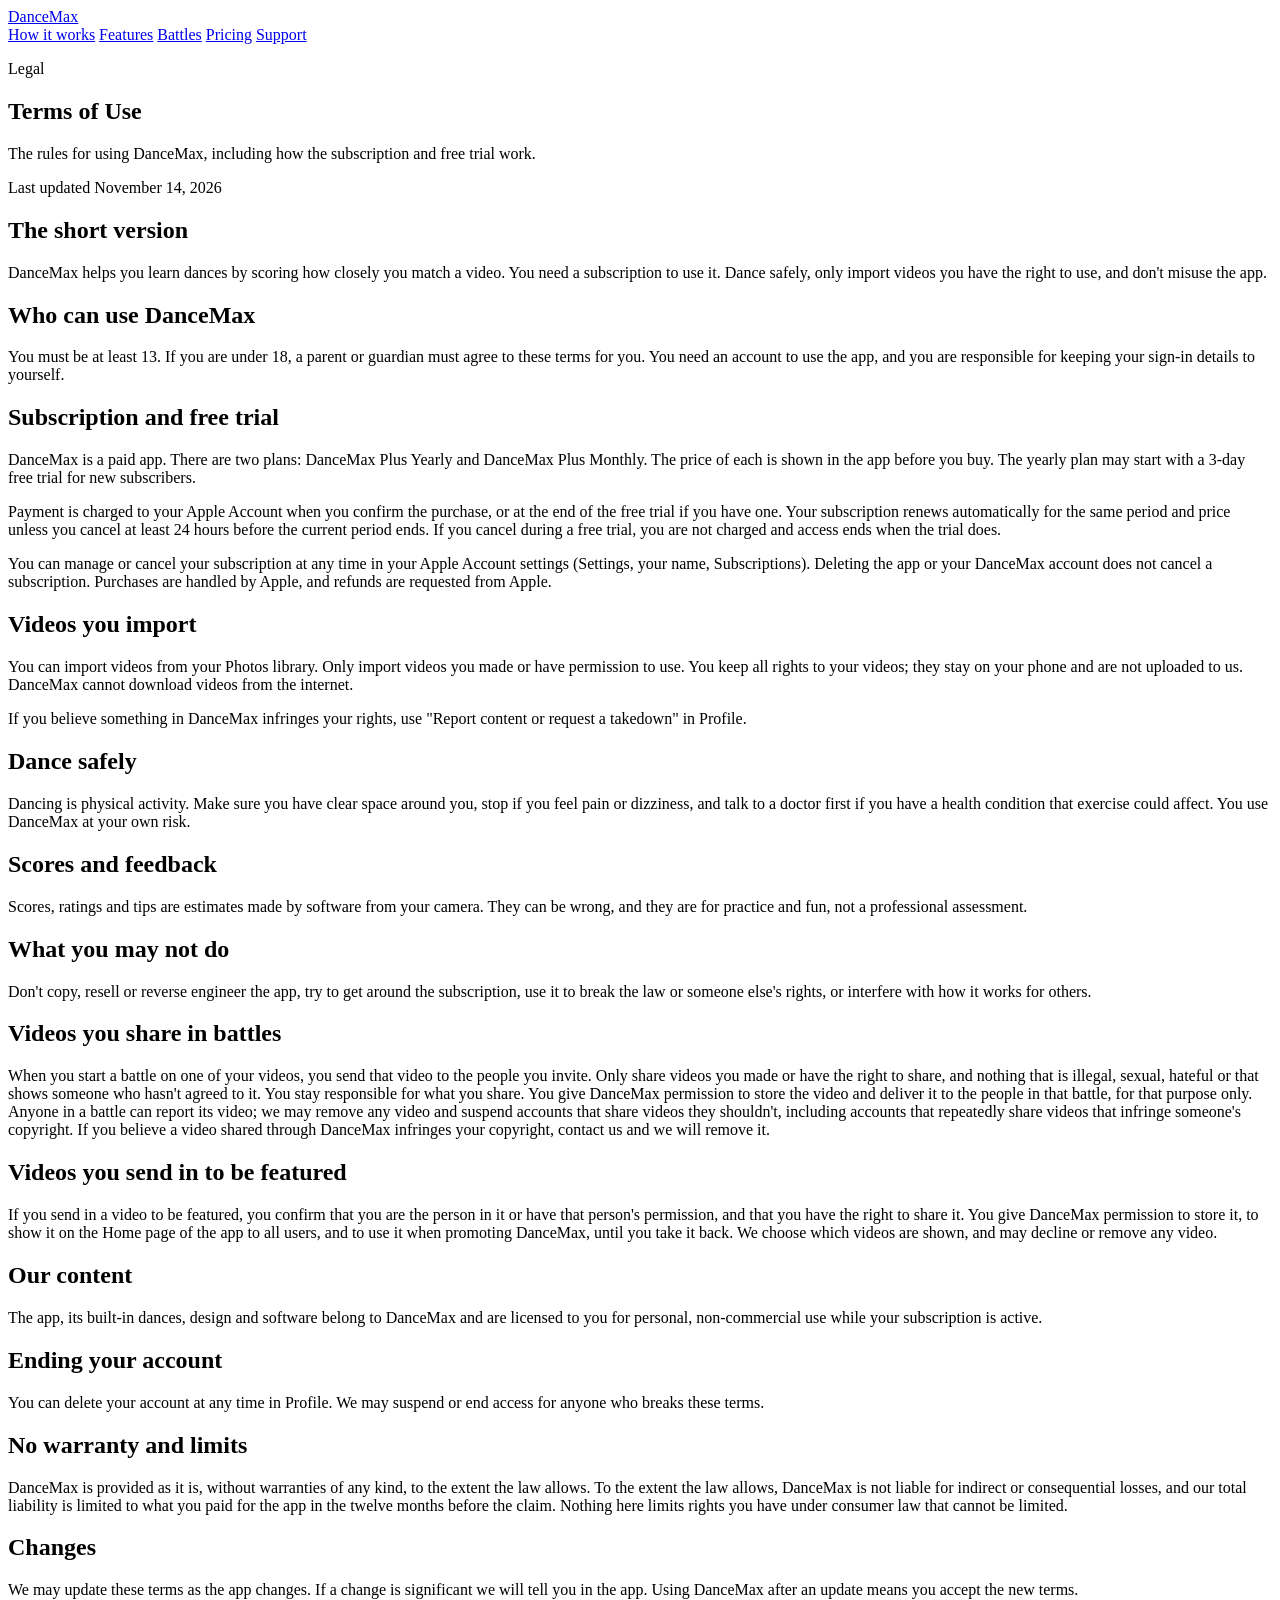
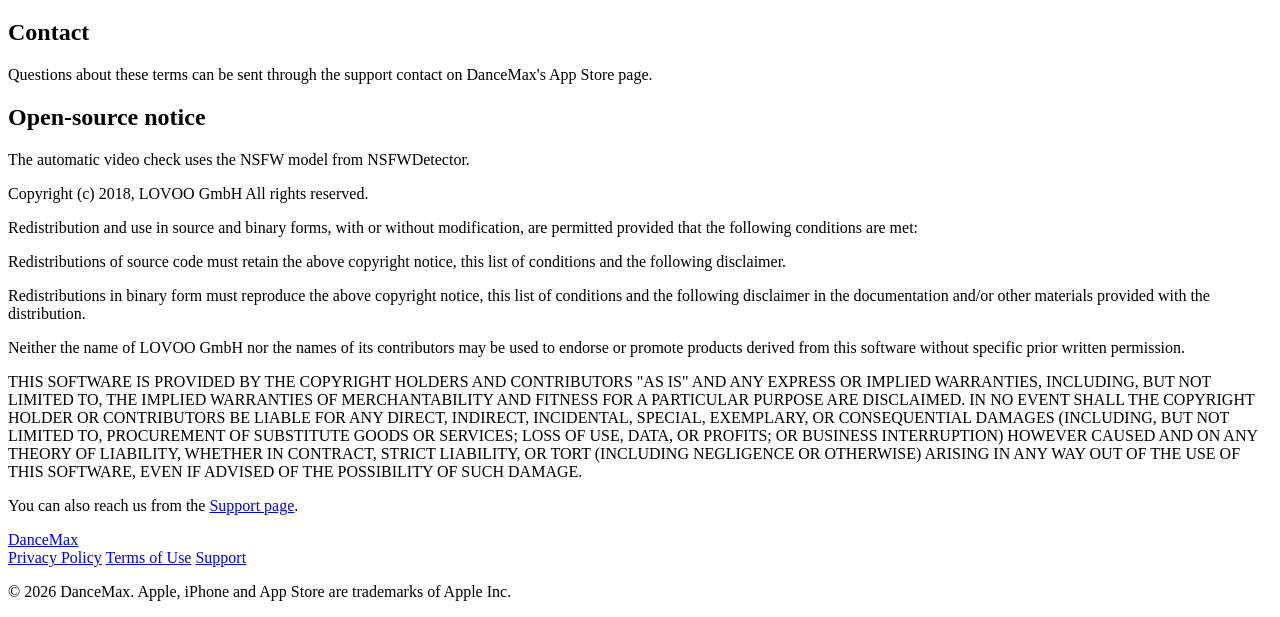
==== terms.html @ 1f576eaf "Create terms.html" ====
<!DOCTYPE html>
<html lang="en">
<head>
<meta charset="utf-8">
<meta name="viewport" content="width=device-width, initial-scale=1">
<title>Terms of Use | DanceMax</title>
<meta name="description" content="DanceMax Terms of Use.">
<meta name="theme-color" content="#0A0916">
<link rel="canonical" href="https://dancemax.org/terms.html">
<meta property="og:title" content="Terms of Use | DanceMax">
<meta property="og:description" content="DanceMax Terms of Use.">
<meta property="og:type" content="website">
<meta property="og:url" content="https://dancemax.org/terms.html">
<link rel="icon" type="image/png" href="[data-uri]">
<link rel="preconnect" href="https://fonts.googleapis.com">
<link rel="preconnect" href="https://fonts.gstatic.com" crossorigin>
<link href="https://fonts.googleapis.com/css2?family=Sora:wght@500;600;700;800&display=swap" rel="stylesheet">
<link rel="stylesheet" href="assets/style.css">
</head>
<body>
<header class="nav">
  <div class="wrap nav-in">
    <a class="brand" href="index.html"><i class="logo" style="width:34px;height:34px"></i><span>DanceMax</span></a>
    <nav class="links" aria-label="Main">
      <a href="index.html#how">How it works</a>
      <a href="index.html#features">Features</a>
      <a href="index.html#battles">Battles</a>
      <a href="index.html#pricing">Pricing</a>
      <a href="support.html">Support</a>
    </nav>
    <span class="cta-slot" data-size="sm"></span>
  </div>
</header>
<main>
<article class="wrap doc">
<p class="eyebrow">Legal</p>
<h1>Terms of Use</h1>
<p class="lead">The rules for using DanceMax, including how the subscription and free trial work.</p>
<p class="fine">Last updated November 14, 2026</p>
<h2>The short version</h2>
<p>DanceMax helps you learn dances by scoring how closely you match a video. You need a subscription to use it. Dance safely, only import videos you have the right to use, and don&#x27;t misuse the app.</p>
<h2>Who can use DanceMax</h2>
<p>You must be at least 13. If you are under 18, a parent or guardian must agree to these terms for you. You need an account to use the app, and you are responsible for keeping your sign-in details to yourself.</p>
<h2>Subscription and free trial</h2>
<p>DanceMax is a paid app. There are two plans: DanceMax Plus Yearly and DanceMax Plus Monthly. The price of each is shown in the app before you buy. The yearly plan may start with a 3-day free trial for new subscribers.</p>
<p>Payment is charged to your Apple Account when you confirm the purchase, or at the end of the free trial if you have one. Your subscription renews automatically for the same period and price unless you cancel at least 24 hours before the current period ends. If you cancel during a free trial, you are not charged and access ends when the trial does.</p>
<p>You can manage or cancel your subscription at any time in your Apple Account settings (Settings, your name, Subscriptions). Deleting the app or your DanceMax account does not cancel a subscription. Purchases are handled by Apple, and refunds are requested from Apple.</p>
<h2>Videos you import</h2>
<p>You can import videos from your Photos library. Only import videos you made or have permission to use. You keep all rights to your videos; they stay on your phone and are not uploaded to us. DanceMax cannot download videos from the internet.</p>
<p>If you believe something in DanceMax infringes your rights, use &quot;Report content or request a takedown&quot; in Profile.</p>
<h2>Dance safely</h2>
<p>Dancing is physical activity. Make sure you have clear space around you, stop if you feel pain or dizziness, and talk to a doctor first if you have a health condition that exercise could affect. You use DanceMax at your own risk.</p>
<h2>Scores and feedback</h2>
<p>Scores, ratings and tips are estimates made by software from your camera. They can be wrong, and they are for practice and fun, not a professional assessment.</p>
<h2>What you may not do</h2>
<p>Don&#x27;t copy, resell or reverse engineer the app, try to get around the subscription, use it to break the law or someone else&#x27;s rights, or interfere with how it works for others.</p>
<h2>Videos you share in battles</h2>
<p>When you start a battle on one of your videos, you send that video to the people you invite. Only share videos you made or have the right to share, and nothing that is illegal, sexual, hateful or that shows someone who hasn&#x27;t agreed to it. You stay responsible for what you share. You give DanceMax permission to store the video and deliver it to the people in that battle, for that purpose only. Anyone in a battle can report its video; we may remove any video and suspend accounts that share videos they shouldn&#x27;t, including accounts that repeatedly share videos that infringe someone&#x27;s copyright. If you believe a video shared through DanceMax infringes your copyright, contact us and we will remove it.</p>
<h2>Videos you send in to be featured</h2>
<p>If you send in a video to be featured, you confirm that you are the person in it or have that person&#x27;s permission, and that you have the right to share it. You give DanceMax permission to store it, to show it on the Home page of the app to all users, and to use it when promoting DanceMax, until you take it back. We choose which videos are shown, and may decline or remove any video.</p>
<h2>Our content</h2>
<p>The app, its built-in dances, design and software belong to DanceMax and are licensed to you for personal, non-commercial use while your subscription is active.</p>
<h2>Ending your account</h2>
<p>You can delete your account at any time in Profile. We may suspend or end access for anyone who breaks these terms.</p>
<h2>No warranty and limits</h2>
<p>DanceMax is provided as it is, without warranties of any kind, to the extent the law allows. To the extent the law allows, DanceMax is not liable for indirect or consequential losses, and our total liability is limited to what you paid for the app in the twelve months before the claim. Nothing here limits rights you have under consumer law that cannot be limited.</p>
<h2>Changes</h2>
<p>We may update these terms as the app changes. If a change is significant we will tell you in the app. Using DanceMax after an update means you accept the new terms.</p>
<h2>Contact</h2>
<p>Questions about these terms can be sent through the support contact on DanceMax&#x27;s App Store page.</p>
<h2>Open-source notice</h2>
<p>The automatic video check uses the NSFW model from NSFWDetector.</p>
<p>Copyright (c) 2018, LOVOO GmbH All rights reserved.</p>
<p>Redistribution and use in source and binary forms, with or without modification, are permitted provided that the following conditions are met:</p>
<p class='li'>Redistributions of source code must retain the above copyright notice, this list of conditions and the following disclaimer.</p>
<p class='li'>Redistributions in binary form must reproduce the above copyright notice, this list of conditions and the following disclaimer in the documentation and/or other materials provided with the distribution.</p>
<p class='li'>Neither the name of LOVOO GmbH nor the names of its contributors may be used to endorse or promote products derived from this software without specific prior written permission.</p>
<p>THIS SOFTWARE IS PROVIDED BY THE COPYRIGHT HOLDERS AND CONTRIBUTORS &quot;AS IS&quot; AND ANY EXPRESS OR IMPLIED WARRANTIES, INCLUDING, BUT NOT LIMITED TO, THE IMPLIED WARRANTIES OF MERCHANTABILITY AND FITNESS FOR A PARTICULAR PURPOSE ARE DISCLAIMED. IN NO EVENT SHALL THE COPYRIGHT HOLDER OR CONTRIBUTORS BE LIABLE FOR ANY DIRECT, INDIRECT, INCIDENTAL, SPECIAL, EXEMPLARY, OR CONSEQUENTIAL DAMAGES (INCLUDING, BUT NOT LIMITED TO, PROCUREMENT OF SUBSTITUTE GOODS OR SERVICES; LOSS OF USE, DATA, OR PROFITS; OR BUSINESS INTERRUPTION) HOWEVER CAUSED AND ON ANY THEORY OF LIABILITY, WHETHER IN CONTRACT, STRICT LIABILITY, OR TORT (INCLUDING NEGLIGENCE OR OTHERWISE) ARISING IN ANY WAY OUT OF THE USE OF THIS SOFTWARE, EVEN IF ADVISED OF THE POSSIBILITY OF SUCH DAMAGE.</p>
<p class="doc-end">You can also reach us from the <a href="support.html">Support page</a>.</p>
</article>
</main>
<footer class="foot">
  <div class="wrap foot-in">
    <a class="brand" href="index.html"><i class="logo" style="width:28px;height:28px"></i><span>DanceMax</span></a>
    <nav aria-label="Footer">
      <a href="privacy.html">Privacy Policy</a>
      <a href="terms.html">Terms of Use</a>
      <a href="support.html">Support</a>
    </nav>
    <p class="fine">&copy; 2026 DanceMax. Apple, iPhone and App Store are trademarks of Apple Inc.</p>
  </div>
</footer>
<script src="assets/site.js"></script>
</body>
</html>
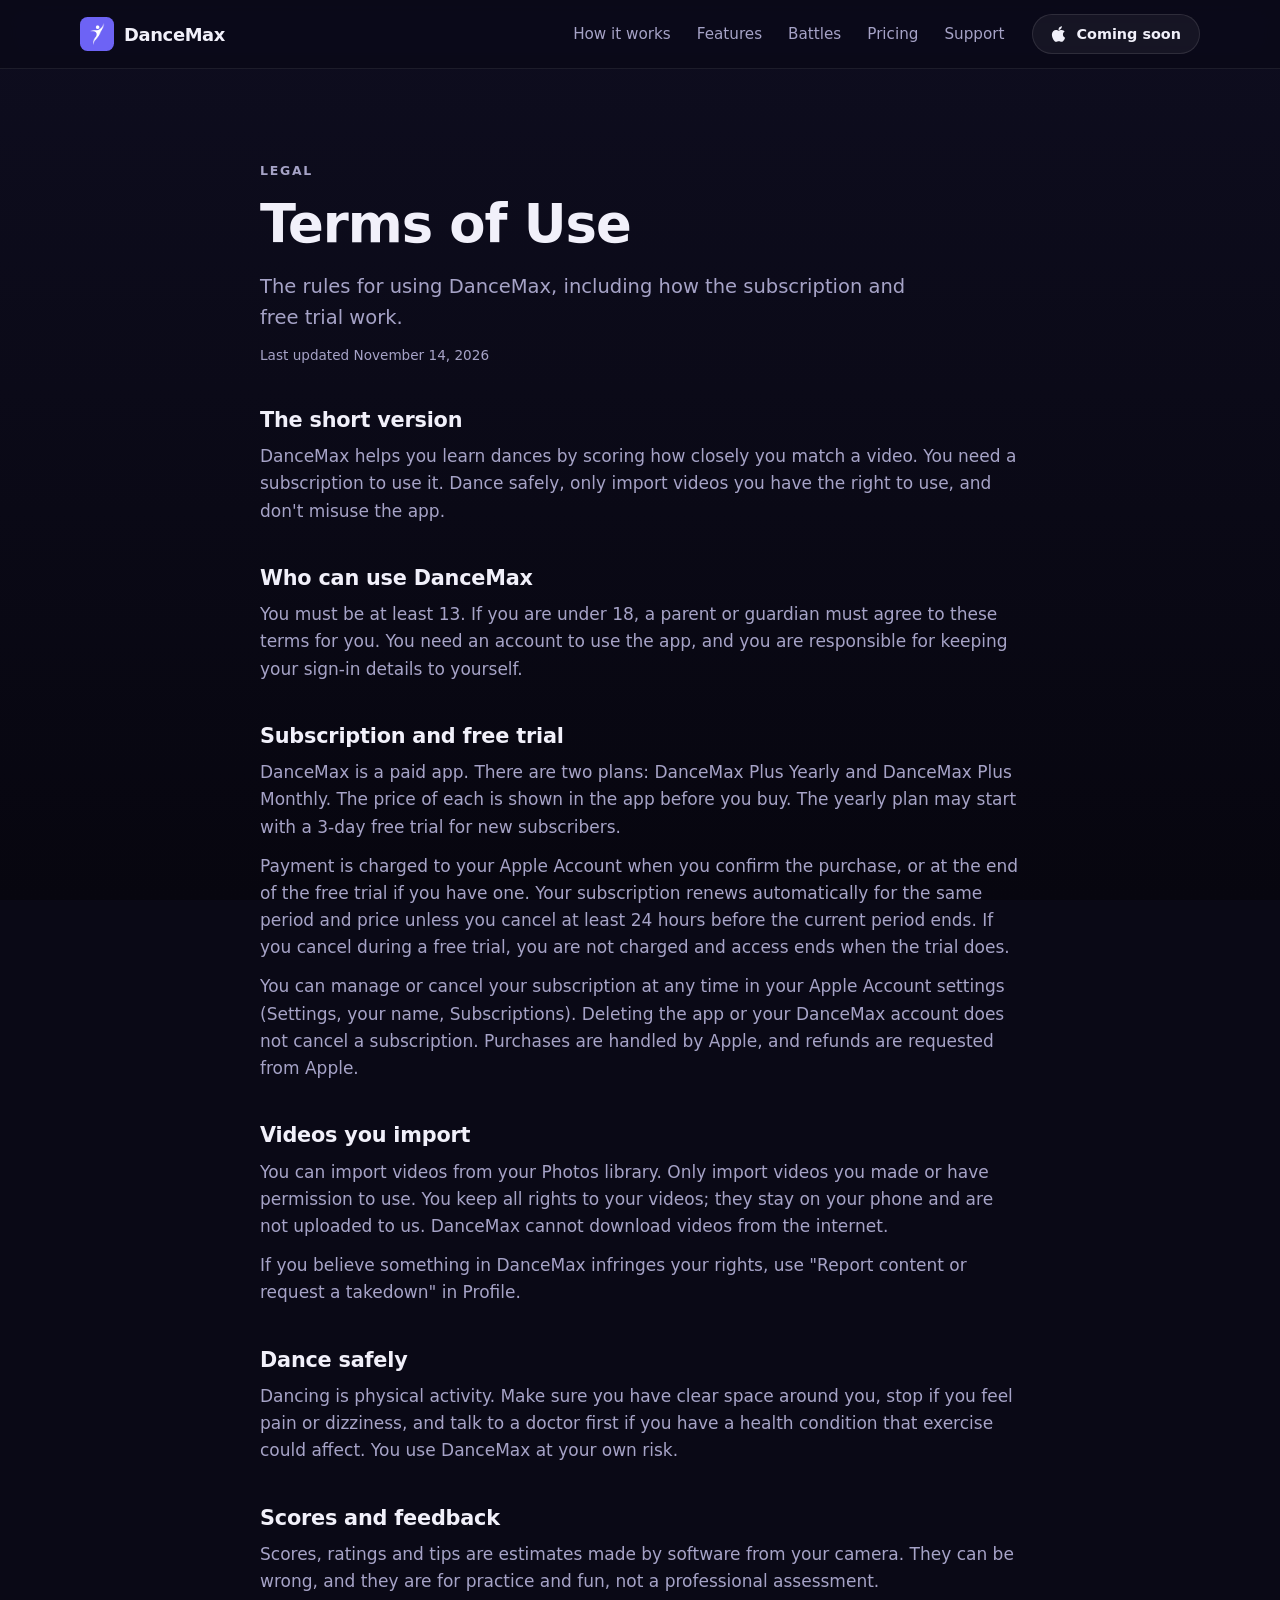
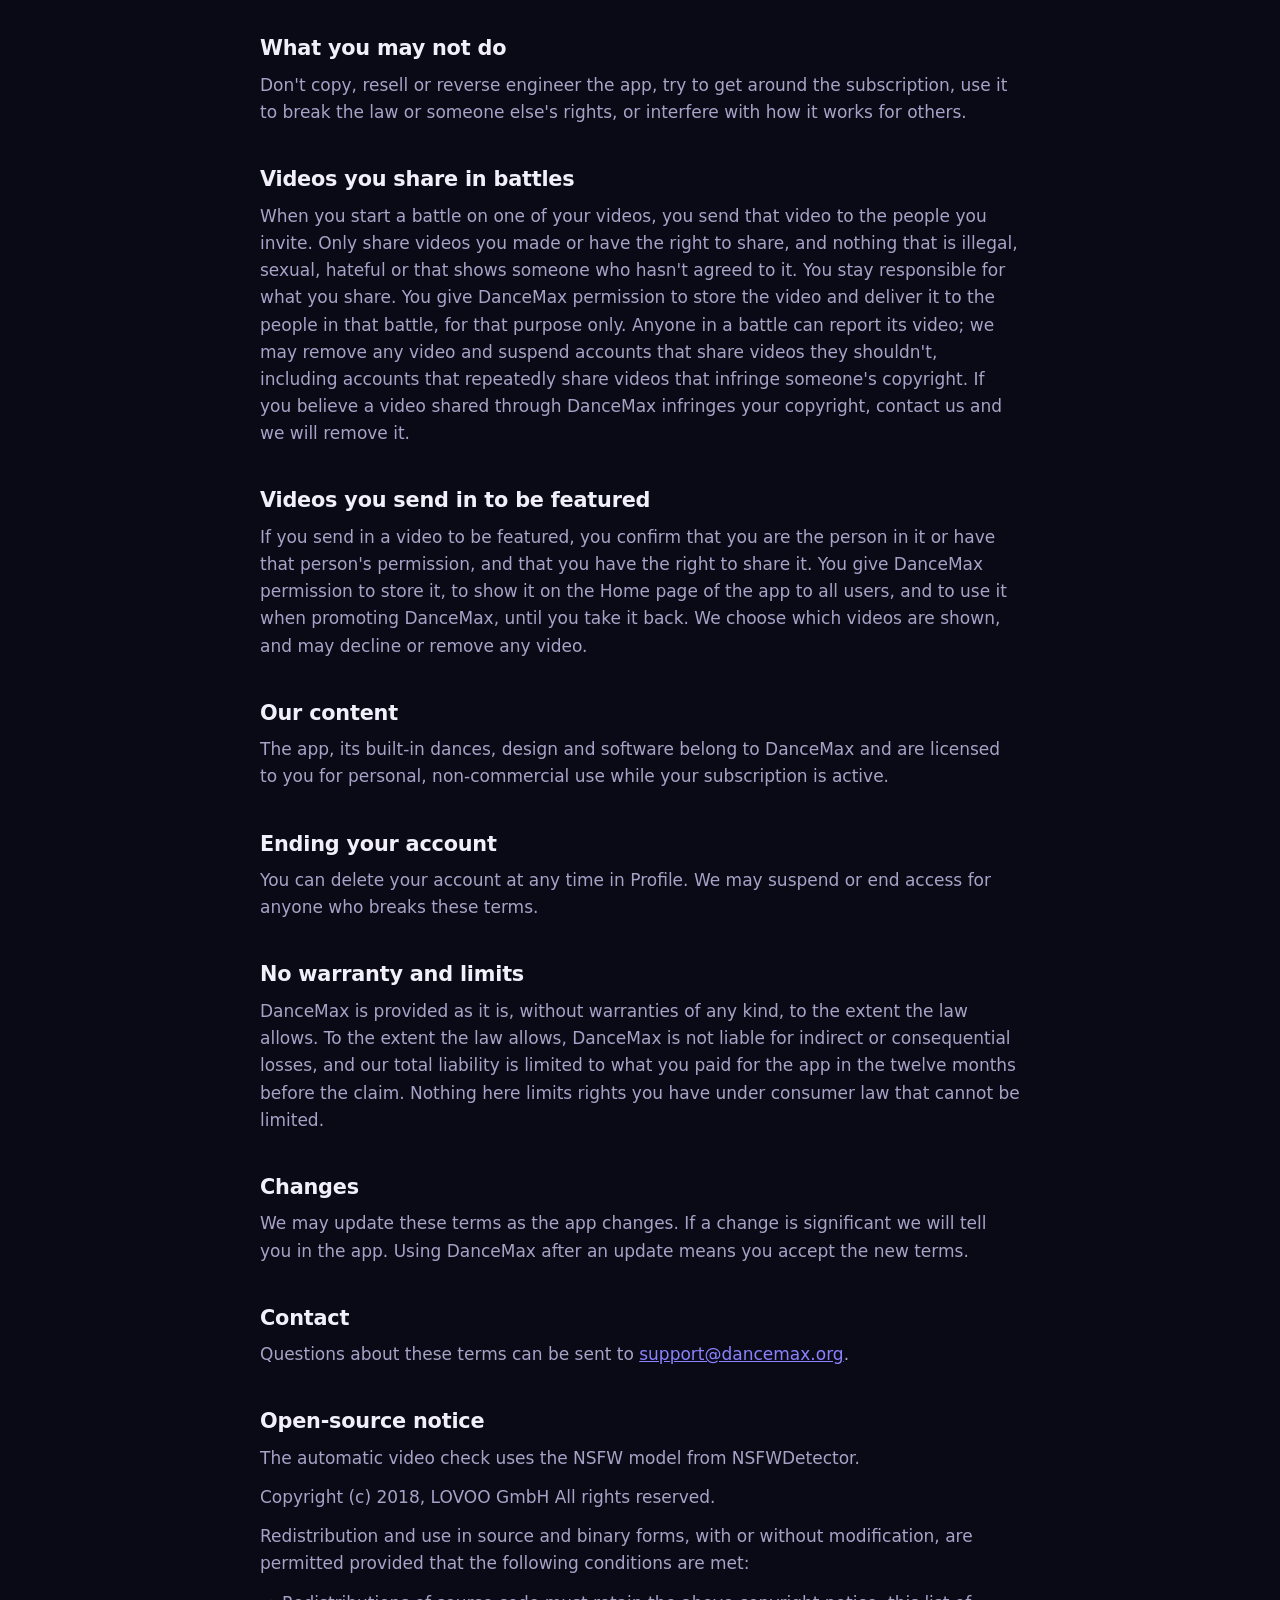
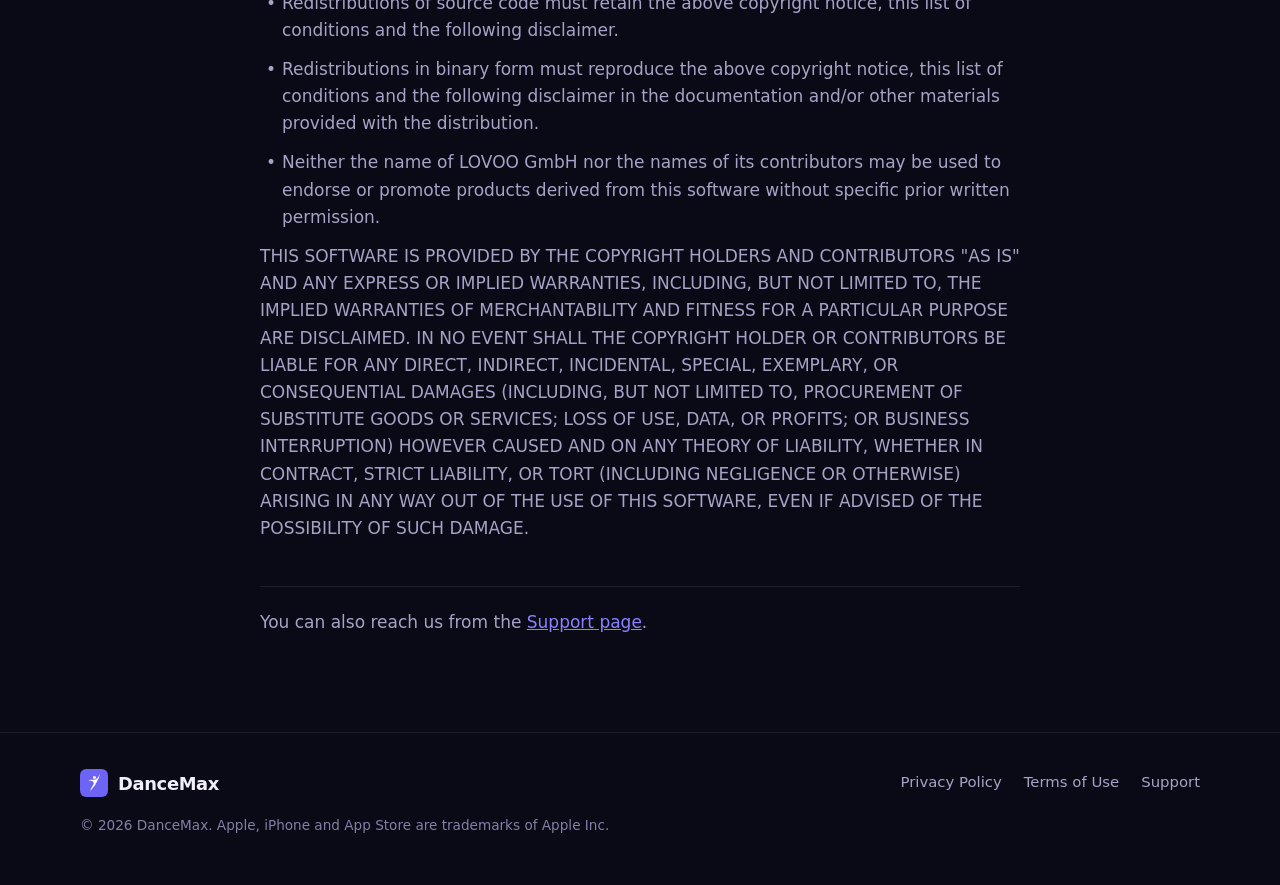
==== commit 8302d0cf: "Privacy and terms: contact is support@dancemax.org" ====
--- a/terms.html
+++ b/terms.html
@@ -67,7 +67,7 @@
 <h2>Changes</h2>
 <p>We may update these terms as the app changes. If a change is significant we will tell you in the app. Using DanceMax after an update means you accept the new terms.</p>
 <h2>Contact</h2>
-<p>Questions about these terms can be sent through the support contact on DanceMax&#x27;s App Store page.</p>
+<p>Questions about these terms can be sent to <a href="mailto:support@dancemax.org">support@dancemax.org</a>.</p>
 <h2>Open-source notice</h2>
 <p>The automatic video check uses the NSFW model from NSFWDetector.</p>
 <p>Copyright (c) 2018, LOVOO GmbH All rights reserved.</p>
--- a/assets/style.css
+++ b/assets/style.css
@@ -0,0 +1,153 @@
+:root{
+  --top:#0E0D1F; --bottom:#07060F; --studio:#0A0916;
+  --card:rgba(255,255,255,.05); --raised:#1B1A33; --stroke:rgba(255,255,255,.10); --line:rgba(255,255,255,.08);
+  --ink:#F1F0FA; --ink2:#A6A3C7; --ink3:#8280A6;
+  --accent:#6D63F5; --soft:#8A82FF; --deep:#5B52E8;
+  --perfect:#2FBF71; --good:#F5B82E; --miss:#E4484E;
+  --display:"Sora",system-ui,-apple-system,"Segoe UI",Roboto,sans-serif;
+  --body:system-ui,-apple-system,"SF Pro Text","Segoe UI",Roboto,Helvetica,Arial,sans-serif;
+}
+*{box-sizing:border-box}
+html{scroll-behavior:smooth;-webkit-text-size-adjust:100%}
+body{margin:0;background:var(--studio) linear-gradient(180deg,var(--top),var(--bottom)) fixed;color:var(--ink);font:17px/1.6 var(--body);-webkit-font-smoothing:antialiased;overflow-x:hidden}
+img{display:block;max-width:100%}
+a{color:var(--soft)}
+.wrap{width:min(1120px,100% - 40px);margin-inline:auto}
+h1,h2,h3{font-family:var(--display);letter-spacing:-.02em;line-height:1.08;margin:0;text-wrap:balance}
+h1{font-size:clamp(2.6rem,6.4vw,4.6rem);font-weight:800}
+h2{font-size:clamp(1.9rem,4vw,2.9rem);font-weight:700;max-width:18ch}
+h3{font-size:1.2rem;font-weight:600;letter-spacing:-.01em}
+p{margin:0}
+.grad{background:linear-gradient(120deg,#B4AEFF,var(--accent));-webkit-background-clip:text;background-clip:text;color:transparent}
+.eyebrow{font:600 .78rem/1 var(--display);letter-spacing:.14em;text-transform:uppercase;color:var(--soft);margin-bottom:18px}
+.lead{font-size:clamp(1.05rem,1.6vw,1.22rem);color:var(--ink2);max-width:54ch}
+.fine{font-size:.85rem;color:var(--ink3)}
+.fine a{color:var(--ink2)}
+.center{text-align:center;margin-inline:auto;max-width:70ch}
+
+/* nav */
+.nav{position:sticky;top:0;z-index:20;background:rgba(10,9,22,.72);backdrop-filter:saturate(140%) blur(14px);-webkit-backdrop-filter:saturate(140%) blur(14px);border-bottom:1px solid var(--line)}
+.nav-in{display:flex;align-items:center;gap:28px;height:68px}
+.brand{display:flex;align-items:center;gap:10px;color:var(--ink);text-decoration:none;font:700 1.12rem var(--display);letter-spacing:-.02em}
+.logo{display:block;flex:none;background:url([data-uri]) center/cover;border-radius:22%}
+.links{display:flex;gap:26px;margin-left:auto}
+.links a{color:var(--ink2);text-decoration:none;font-size:.95rem}
+.links a:hover{color:var(--ink)}
+
+/* buttons */
+.btn{display:inline-flex;align-items:center;justify-content:center;gap:10px;height:52px;padding:0 26px;border-radius:26px;background:linear-gradient(135deg,var(--soft),var(--deep));color:#fff;font:600 1rem var(--body);text-decoration:none;white-space:nowrap;box-shadow:0 10px 30px -10px rgba(109,99,245,.8);transition:transform .15s ease,box-shadow .15s ease}
+a.btn:hover{transform:translateY(-1px);box-shadow:0 14px 34px -10px rgba(109,99,245,.95)}
+.btn.sm{height:40px;padding:0 18px;font-size:.9rem;border-radius:20px}
+.btn.ghost{background:var(--card);border:1px solid var(--stroke);box-shadow:none;color:var(--ink)}
+.btn.soon{background:var(--card);border:1px solid var(--stroke);box-shadow:none;color:var(--ink);cursor:default}
+a:focus-visible,summary:focus-visible{outline:2px solid var(--soft);outline-offset:3px;border-radius:8px}
+
+/* hero */
+.hero{overflow:hidden;padding:clamp(48px,8vw,96px) 0 clamp(56px,8vw,104px);position:relative}
+.hero-in{display:grid;grid-template-columns:1.1fr .9fr;gap:48px;align-items:center}
+.hero-copy .lead{margin-top:22px}
+.hero-cta{display:flex;flex-wrap:wrap;gap:12px;margin-top:34px}
+.legend{display:flex;gap:22px;list-style:none;padding:0;margin:34px 0 0;color:var(--ink2);font-size:.92rem}
+.legend li{display:flex;align-items:center;gap:8px}
+.legend i{width:10px;height:10px;border-radius:50%}
+.phone-stage{position:relative;display:grid;place-items:center}
+.glow{position:absolute;width:120%;aspect-ratio:1;border-radius:50%;background:radial-gradient(closest-side,rgba(109,99,245,.38),rgba(109,99,245,0));filter:blur(10px)}
+.phone{position:relative;width:min(300px,72vw);aspect-ratio:9/18.6;border-radius:46px;background:linear-gradient(180deg,#14132a,#0b0a18);border:1px solid rgba(255,255,255,.16);box-shadow:0 0 0 9px #05040c,0 0 0 10px rgba(255,255,255,.12),0 50px 90px -30px rgba(0,0,0,.9);overflow:hidden}
+.island{position:absolute;top:12px;left:50%;translate:-50% 0;width:88px;height:25px;border-radius:14px;background:#05040c;z-index:3}
+.phone canvas{position:absolute;inset:auto 0 0 0;width:100%;height:auto;aspect-ratio:1/2}
+.hud-top{position:absolute;top:50px;left:16px;right:16px;display:flex;justify-content:space-between;align-items:center;z-index:2}
+.hud-title{font-size:.78rem;color:var(--ink2);background:rgba(255,255,255,.08);border:1px solid var(--stroke);padding:5px 11px;border-radius:14px}
+.hud-score b{font:700 1.9rem var(--display);font-variant-numeric:tabular-nums}
+.rating{position:absolute;top:104px;left:0;right:0;text-align:center;font:800 1.7rem var(--display);letter-spacing:-.02em;opacity:0;z-index:2}
+.rating.pop{animation:pop .7s ease-out both}
+@keyframes pop{0%{opacity:0;transform:scale(.7)}18%{opacity:1;transform:scale(1.08)}30%{transform:scale(1)}75%{opacity:1}100%{opacity:0;transform:translateY(-8px)}}
+.beats{position:absolute;bottom:20px;left:18px;right:18px;display:flex;gap:5px;justify-content:center;z-index:2}
+.beats i{width:13px;height:5px;border-radius:3px}
+
+/* sections */
+.band{padding:clamp(56px,8vw,104px) 0;border-top:1px solid var(--line)}
+.steps{list-style:none;padding:0;margin:44px 0 0;display:grid;grid-template-columns:repeat(3,1fr);gap:18px}
+.steps li,.card,.plan,.board{background:var(--card);border:1px solid var(--stroke);border-radius:24px;padding:28px}
+.steps p,.card p,.plan p{color:var(--ink2);margin-top:10px;font-size:.98rem}
+.num{display:grid;place-items:center;width:38px;height:38px;border-radius:50%;background:linear-gradient(135deg,var(--soft),var(--deep));font:700 1rem var(--display);margin-bottom:20px}
+.grid{display:grid;grid-template-columns:repeat(3,1fr);gap:18px;margin-top:44px}
+.card.wide{background:linear-gradient(135deg,rgba(138,130,255,.22),rgba(91,82,232,.08));border-color:rgba(138,130,255,.35)}
+.card.wide h3{font-size:1.6rem}
+.card.wide p{font-size:1.05rem;max-width:46ch}
+.split{display:grid;grid-template-columns:1fr 1fr;gap:56px;align-items:center}
+.split .lead{margin-top:18px}
+.ticks{list-style:none;padding:0;margin:26px 0 0;display:grid;gap:10px;color:var(--ink2)}
+.ticks li{padding-left:30px;position:relative}
+.ticks li::before{content:"";position:absolute;left:0;top:.42em;width:16px;height:9px;border-left:2.5px solid var(--perfect);border-bottom:2.5px solid var(--perfect);rotate:-45deg;scale:.8}
+.board{background:var(--raised)}
+.board-head{display:flex;justify-content:space-between;font:600 .75rem var(--display);letter-spacing:.12em;color:var(--ink2);margin-bottom:18px}
+.live-dot{color:var(--perfect);letter-spacing:.04em}
+.live-dot::before{content:"";display:inline-block;width:8px;height:8px;border-radius:50%;background:var(--perfect);margin-right:7px;animation:blink 1.4s infinite}
+@keyframes blink{50%{opacity:.25}}
+.row{display:grid;grid-template-columns:110px 1fr 40px;align-items:center;gap:14px;padding:13px 0;border-top:1px solid var(--line)}
+.who{display:flex;align-items:center;gap:10px;font-size:.95rem}
+.who i{display:grid;place-items:center;width:30px;height:30px;border-radius:50%;background:rgba(255,255,255,.1);font:600 .8rem var(--display);font-style:normal}
+.row.me .who i{background:linear-gradient(135deg,var(--soft),var(--deep))}
+.bar{height:8px;border-radius:4px;background:rgba(255,255,255,.08);overflow:hidden}
+.bar b{display:block;height:100%;border-radius:4px;background:rgba(255,255,255,.35)}
+.row.me .bar b{background:linear-gradient(90deg,var(--soft),var(--deep))}
+.pts{font:700 1.15rem var(--display);text-align:right;font-variant-numeric:tabular-nums}
+.board .fine{margin-top:14px}
+.privacy{text-align:center}
+.privacy h2,.privacy .lead{margin-inline:auto}
+.privacy h2{max-width:20ch}
+.privacy .lead{margin-top:20px;max-width:62ch}
+.text-link{display:inline-block;margin-top:24px;font-weight:600;text-decoration:none}
+.text-link::after{content:" \2192"}
+.plans{display:grid;grid-template-columns:repeat(2,minmax(0,360px));gap:18px;margin:44px 0 26px;justify-content:center}
+#pricing h2,#pricing .eyebrow{text-align:center;margin-inline:auto}
+.plan{position:relative;padding:32px 28px}
+.plan.best{border-color:var(--soft);background:linear-gradient(160deg,rgba(138,130,255,.2),rgba(91,82,232,.05))}
+.tag{position:absolute;top:-13px;left:24px;background:var(--perfect);color:#04210f;font:700 .75rem var(--display);padding:5px 11px;border-radius:12px}
+.price{font:700 2.4rem var(--display)!important;color:var(--ink)!important;letter-spacing:-.03em;margin-top:8px!important;font-variant-numeric:tabular-nums}
+.price small{font:500 1rem var(--body);color:var(--ink2);letter-spacing:0}
+.faq h2{margin-bottom:30px}
+details{border-top:1px solid var(--line);max-width:780px}
+details:last-of-type{border-bottom:1px solid var(--line)}
+summary{cursor:pointer;list-style:none;padding:20px 40px 20px 0;font-weight:600;position:relative}
+summary::-webkit-details-marker{display:none}
+summary::after{content:"+";position:absolute;right:6px;top:50%;translate:0 -50%;font-size:1.5rem;font-weight:400;color:var(--soft)}
+details[open] summary::after{content:"\2212"}
+details p{color:var(--ink2);padding:0 40px 22px 0}
+.final{text-align:center;padding:clamp(64px,9vw,120px) 0;border-top:1px solid var(--line);background:radial-gradient(60% 80% at 50% 100%,rgba(109,99,245,.28),transparent)}
+.final .logo{margin:0 auto 26px;border-radius:20px;box-shadow:0 20px 50px -15px rgba(109,99,245,.9)}
+.final h2{margin:0 auto 30px}
+
+/* footer */
+.foot{border-top:1px solid var(--line);padding:36px 0 48px}
+.foot-in{display:flex;flex-wrap:wrap;align-items:center;gap:18px 30px}
+.foot nav{display:flex;flex-wrap:wrap;gap:22px;margin-left:auto}
+.foot nav a{color:var(--ink2);text-decoration:none;font-size:.93rem}
+.foot nav a:hover{color:var(--ink)}
+.foot .fine{flex-basis:100%}
+
+/* documents */
+.doc{max-width:760px;padding:clamp(48px,7vw,84px) 0 clamp(56px,8vw,96px)}
+.doc h1{font-size:clamp(2.2rem,5vw,3.3rem)}
+.doc .lead{margin:18px 0 10px}
+.doc h2{font-size:1.3rem;margin:42px 0 10px;max-width:none;letter-spacing:-.01em}
+.doc p{color:var(--ink2);margin-top:12px;overflow-wrap:anywhere}
+.doc p.li{padding-left:22px;position:relative}
+.doc p.li::before{content:"\2022";position:absolute;left:6px}
+.doc .btn{margin-top:20px;color:#fff}
+.doc details p{margin-top:0}
+.doc-end{margin-top:44px!important;padding-top:22px;border-top:1px solid var(--line)}
+
+@media (max-width:900px){
+  .links{display:none}
+  .nav-in{justify-content:space-between}
+  .hero-in,.split{grid-template-columns:1fr}
+  .hero-copy{text-align:center}
+  .hero-copy .lead{margin-inline:auto}
+  .hero-cta,.legend{justify-content:center}
+  .steps,.grid{grid-template-columns:1fr}
+  .card.wide{grid-column:auto}
+  .plans{grid-template-columns:minmax(0,420px)}
+  .foot nav{margin-left:0}
+}
+@media (prefers-reduced-motion:reduce){html{scroll-behavior:auto}.live-dot::before{animation:none}}
